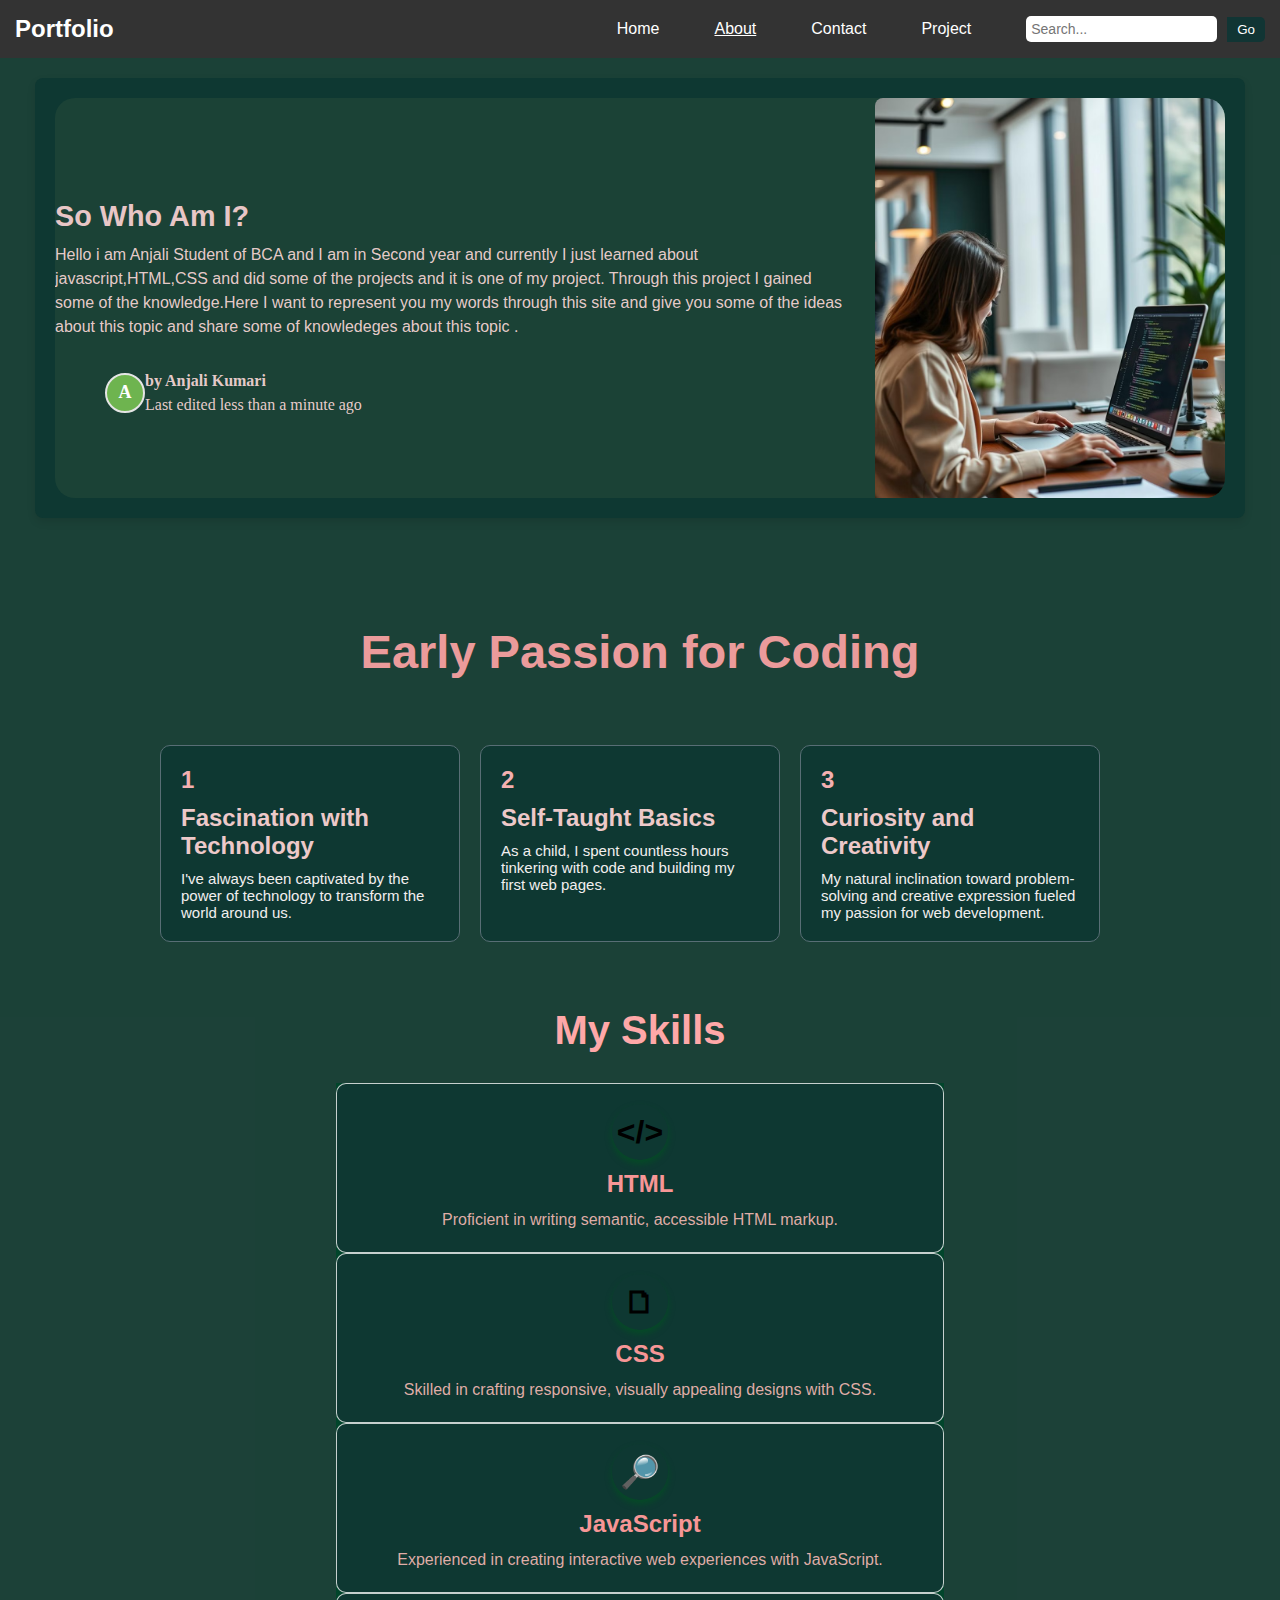
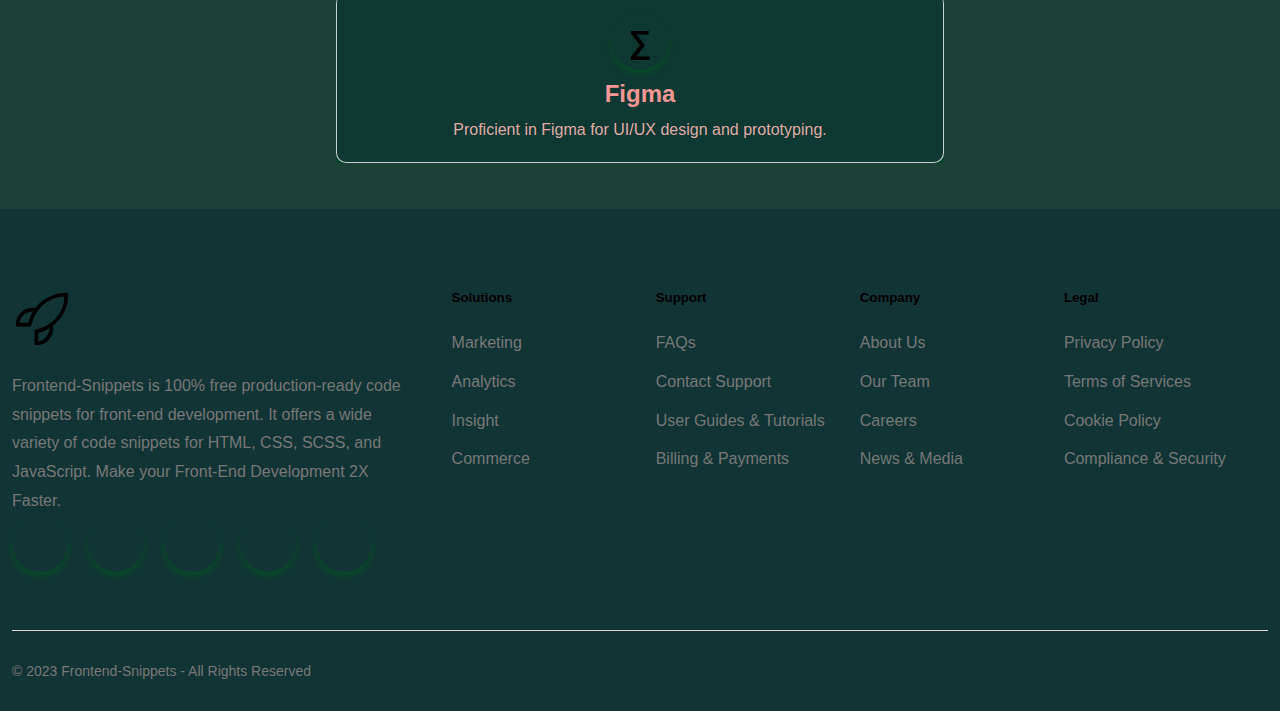
==== about.html @ 4fff47b9 "Add initial files" ====
<!DOCTYPE html>
<html lang="en">
<head>
    <meta charset="UTF-8">
    <meta name="viewport" content="width=device-width, initial-scale=1.0">
    <title>Document</title>
    <link rel="stylesheet" href="about style.css">
    <link rel="stylesheet" href="https://cdnjs.cloudflare.com/ajax/libs/font-awesome/6.6.0/css/all.min.css" integrity="sha512-Kc323vGBEqzTmouAECnVceyQqyqdsSiqLQISBL29aUW4U/M7pSPA/gEUZQqv1cwx4OnYxTxve5UMg5GT6L4JJg==" crossorigin="anonymous" referrerpolicy="no-referrer" />
    <link rel="stylesheet" href="https://cdnjs.cloudflare.com/ajax/libs/font-awesome/4.7.0/css/font-awesome.min.css">
</head>
<style>
         
.about{
  text-decoration: underline !important;
  
  color: rgb(83, 84, 84);
  font-size: 20px;
}
</style>
<body>


    <nav class="navbar">
        <div class="heading">
            <a>Portfolio</a>
        </div>

        <!-- Hamburger Icon -->
        <div class="hamburger-menu" onclick="toggleMenu()">
            ☰
        </div>

        <!-- Navigation Links -->
        <ul class="nav-links">
            <li><a class="home" href="index.html">Home</a></li>
            <li><a class="about" href="about.html">About</a></li>
            <li><a class="contact" href="contact.html">Contact</a></li>
            <li><a class="project" href="project.html">Project</a></li>
            <div class="search-bar">
                <input type="search" id="search-input" placeholder="Search...">
                <button id="go-button">Go</button>
            </div>
        </ul>

        <!-- Search Bar -->
        
    </nav>



    
    <div id="project-div">
        <div id="inner-project">
            <div class="content">
                <img src="Project/image.png" alt="Project Image">
                <div class="text-content">
                    <h1>So Who Am I?</h1>
                    <p>
                        Hello i am Anjali Student of BCA and I  am in Second year and currently I just learned about javascript,HTML,CSS and did some of the projects 
                         and it is one of my project. Through this project I gained some of the knowledge.Here I want to represent you  my words through this site and give you some of the ideas about this topic and share some of 
                         knowledeges about this topic .

                    </p>
                    <div class="author-section">
                        <div class="author-avatar">
                            <span>A</span>
                        </div>
                        <div class="author-details">
                            <p class="author-name">by Anjali Kumari</p>
                            <p class="last-edited">Last edited less than a minute ago</p>
                        </div>
                    </div>
                </div>
                
            </div>
        </div>
        <div class="passion-container">
            <h1 id="passion-h1">Early Passion for Coding</h1>
            <div class="content-wrapper">
                <!-- Content Section -->
                <div class="card-container">
                    <div class="card">
                        <div class="card-number">1</div>
                        <h2>Fascination with Technology</h2>
                        <p>I've always been captivated by the power of technology to transform the world around us.</p>
                    </div>
                    <div class="card">
                        <div class="card-number">2</div>
                        <h2>Self-Taught Basics</h2>
                        <p>As a child, I spent countless hours tinkering with code and building my first web pages.</p>
                    </div>
                    <div class="card">
                        <div class="card-number">3</div>
                        <h2>Curiosity and Creativity</h2>
                        <p>My natural inclination toward problem-solving and creative expression fueled my passion for web development.</p>
                    </div>
                </div>
                <!-- Image Section -->
                <div class="image-container">
                    <img src="Project/unnamed.webp" alt="Another Project Image">
                </div>
                
            </div>
        </div>

        


        <section class="skills-section">
            <h1>My Skills</h1>
            <div class="skills-container">
                <div class="skill-card">
                    <span class="icon">&lt;/&gt;</span>
                    <h2>HTML</h2>
                    <p>Proficient in writing semantic, accessible HTML markup.</p>
                </div>
                <div class="skill-card">
                    <span class="icon">&#128459;</span>
                    <h2>CSS</h2>
                    <p>Skilled in crafting responsive, visually appealing designs with CSS.</p>
                </div>
                <div class="skill-card">
                    <span class="icon">&#128270;</span>
                    <h2>JavaScript</h2>
                    <p>Experienced in creating interactive web experiences with JavaScript.</p>
                </div>
                <div class="skill-card">
                    <span class="icon">&#8721;</span>
                    <h2>Figma</h2>
                    <p>Proficient in Figma for UI/UX design and prototyping.</p>
                </div>
            </div>
        </section>

        
    </div>
    

  





<div id="footer-placeholder"></div>
<script src="footer.js"></script>
    <script src="script.js"></script>


</body>
</html>
---- about style.css ----
/* CSS */

@import url('https://fonts.googleapis.com/css2?family=Poppins:wght@400;500;600&display=swap');

body{
    font-family: 'Poppins', sans-serif;
    margin:0;
    padding:0;
    background-color:#113534;

}
#project-div {
    display: flex;
    justify-content: center;
    align-items: center;
    padding: 20px;
    background-color: #214639b5;
}

#inner-project {
    max-width: 900px;
    width: 100%;
    background-color: #0e3832;
    box-shadow: 0 4px 8px rgba(0, 0, 0, 0.1);
    border-radius: 8px;
    overflow: hidden;
    padding: 20px;
}

.content {
    
    height:400px;
    color:rgb(250, 201, 201);
    display: flex;
    background-color:#0e3832 ;
    align-items: center;
    gap: 20px; 
    flex-wrap: wrap; 
}

.content img {
    width: 350px; 
    height: auto;
    border-radius: 8px;
    object-fit: cover;
}

.text-content {
    flex: 1;
}

.text-content h1 {
    margin: 0 0 10px;
    font-size: 1.8rem;
    color: #e8c6c6;
}

.text-content p {
    font-size: 1rem;
    line-height: 1.5;
    color: #f8d7d7ee;
}





.navbar {
    display: flex;
    align-items: center;
    justify-content: space-between;
    padding: 10px 20px;
    background-color: #333;
    color: white;
}

.navbar .Heading a {
    color: white;
    text-decoration: none;
    font-size: 24px;
    font-weight: bold;
}

.nav-links {
    list-style: none;
    display: flex;
    gap: 20px;
    margin: 0;
    padding: 0;
}

.nav-links li a {
    color: white;
    text-decoration: none;
    font-size: 16px;
}

.nav-links li a:hover {
    color: #f0a500;
}


.search-bar {
    display: flex;
    align-items: center;
    gap: 10px;
}

.search-bar input {
    padding: 5px;
    font-size: 14px;
    border: 1px solid #ddd;
    border-radius: 4px;
}

.search-bar button {
     padding: 6px 10px;
    border: none;
    background-color: #f0a500;
    color: white;
    cursor: pointer;
    border-radius: 4px;
}

.search-bar button:hover {
    background-color: #e08e00;
}






#project-div {
    display: flex;
    justify-content: center;
    align-items: center;
    flex-direction: column; 
    gap: 20px; 
    padding: 20px;
    background-color: #214639b5;
}

#inner-project {
    max-width: 1210px;
    width: 100%;
    background-color: #0e3832;
    box-shadow: 0 4px 8px rgba(0, 0, 0, 0.1);
    border-radius: 8px;
    overflow: hidden;
    padding: 20px;
}

.content {
    display: flex;
    align-items: center;
    gap: 20px;
    flex-wrap: wrap;
    color: rgb(250, 201, 201);
    background-color: #214639b5;
    position: relative;
    overflow: hidden;
}

/* Reverse layout for odd items */
#inner-project:nth-child(odd) .content {
    flex-direction: row-reverse;
    border-radius: 20px;
}

/* Normal layout for even items */
#inner-project:nth-child(even) .content {
    flex-direction: row; 
}

.content img {
    width: 350px; 
    height: auto;
    border-radius: 8px;
    object-fit: cover; 
}

.text-content {
    flex: 1; 
    opacity: 0; 
    transform: translateY(50px); 
    transition: opacity 0.8s ease, transform 0.6s ease; 
}

/* Trigger animation when in viewport */
.text-content.visible {
    opacity: 1; 
    transform: translateY(0); 
}

.text-content h1 {
    margin: 0 0 10px;
    font-size: 1.8rem;
    color: #e8c6c6;
}

.text-content p {
    font-size: 1rem;
    line-height: 1.5;
    color: #f8d7d7ee;
}

/* Responsive design */
@media (max-width: 768px) {
    .content {
        flex-direction: column; 
        align-items: center;
        text-align: center;
    }

    .content img {
        width: 100%;
        max-width: 0px;
    }
}








/* Container styles */
.passion-container {
    color:#eb9b9b;
    font-family: Arial, sans-serif;
    text-align: center;
    padding: 20px;
}

.content-wrapper {
    display: flex;
    flex-wrap: wrap;
    justify-content: center;
    gap: 20px;
}

.card-container {
    display: flex;
    gap: 20px;
}
/* General Styles */
.card {
    background-color: #0e3832;
    border: 1px solid #586e75;
    border-radius: 10px;
    width: 300px;
    padding: 20px;
    text-align: left;
    position: relative;
    overflow: hidden;
    transform: translateY(50px);
    opacity: 0;
    transition: transform 0.5s ease, opacity 0.5s ease;
}

/* Animation when the card becomes visible */
.card.visible {
    transform: translateY(0);
    opacity: 1;
}


.card:hover {
    transform: translateY(-10px) scale(1.05);
    box-shadow: 0 8px 12px rgba(0, 0, 0, 0.2);
}

.card-number {
    font-size: 24px;
    font-weight: bold;
    color: #f4b0b0;
   
    margin-bottom: 10px;
}

.card h2 {
    font-size: 24px;
    color: #edc9c9;
    margin-bottom: 10px;
}

.card p {
    font-size: 15px;
    color: #f2efef;
}

/* Optional: Add styling for image-container */
.image-container img {
    display:none;
    max-width: 100%;
    height: auto;
    border-radius: 8px;
}


/* Responsive Design */
@media (max-width: 768px) {
    .passion-container {
        text-align: center;
        padding: 14px;
    }
    .content-wrapper {
        display: flex;
        justify-content: space-between;
        align-items: center;
        flex-wrap: wrap;
        background-color:#01452b;
    }
    .card-container {
        display: flex;
        flex-direction: column;
        gap: 20px;
        max-width: 50%;
        background-color:#01452b;
    }
    .card {
        background: #f4f4f4;
        padding: 20px;
        border-radius: 5px;
        text-align: center;
    }
    .card-number {
        font-size: 24px;
        font-weight: bold;
        color: #333;
    }
    .image-container {
        max-width: 40%;
    }
    .image-container img {
        width: 100%;
        height: auto;
        border-radius: 5px;
    }
    .card.visible {
        transform: translateY(0);
        opacity: 1;
        background-color: #0e3832;
        width: 200%;
        margin-right: 80px;
    }
  
}




.skills-section {
    padding: 26px;
    text-align: center;
}

.skills-section h1 {
    color:#ffa8a8;
    font-size: 2.5rem;
    margin-bottom: 30px;
}

.skills-container {
    transform: translateY(0);
        opacity: 1;
        background-color: #01452b;
        width: 100%;
        margin-right: 80px;
}
.skill-card h2{
    color:#f79696
}
.skill-card {
    background-color: #0e3832;
    border: 1px solid #f1f4f3cf;
    border-radius: 10px;
    padding: 20px;
    text-align: center;
    transition: transform 0.3s, box-shadow 0.3s;
}

.skill-card:hover {
    transform: translateY(-10px);
    box-shadow: 0 10px 15px rgba(0, 0, 0, 0.3);
}

.icon {
    font-size: 2rem;
    font-weight: bold;
    color: #ffdbd8e2;
    display: block;
    margin-bottom: 10px;
}

.skill-card h2 {
    font-size: 1.5rem;
    margin-bottom: 10px;
}

.skill-card p {
    font-size: 1rem;
    line-height: 1.5;
    color: #fdbfb9e1;
}








/* Assuming the text content section is a container class like .text-content */
.text-content {
    
    margin-bottom: 20px; 
}

/* Style for the author section */
.author-section {
    display: flex;
    width:80%;
    align-items: center;
     
    padding: 10px 20px;
    border-radius: 8px;
    font-family: 'Georgia', serif; 
    color: #ffffff;
    margin-top: 20px; 
}

.author-avatar {
    display: flex;
    justify-content: center;
    align-items: center;
    width: 40px;
    height: 40px;
    background-color: #6eb44f; 
    color: white;
    font-weight: bold;
    font-size: 18px;
    border-radius: 50%; 
    margin-left: 30px; 
    border: 2px solid #e5e5e5; 
}

.author-details {
    display: flex;
    flex-direction: column;
}

.author-name {
    font-size: 1rem;
    font-weight: bold;
    margin: 0;
}

.last-edited {
    font-size: 0.85rem;
    color: #d5d5d5; 
    margin: 0;
}








.footer-5-column {
    padding-top: 3rem;
    margin-top: 2rem;
  }
  .footer-5-column p {
    color: #777777;
  }
  .footer-5-column .footer-container {
    max-width: 1320px;
    width: 100%;
    margin-right: auto;
    margin-left: auto;
    padding-left: 12px;
    padding-right: 12px;
    box-sizing: border-box;
  }
  .footer-5-column .footer-container .footer-navbar-container {
    display: flex;
    align-items: flex-start;
    flex-wrap: wrap;
    margin-bottom: 3rem;
    margin-right: auto;
    margin-left: auto;
  }
  
  .footer-5-column
    .footer-container
    .footer-navbar-container
    .footer-company-details {
    width: 35%;
    max-width: 100%;
    flex: 0 0 auto;
    padding-right: 2rem;
    line-height: 1.428;
  }
  .footer-5-column
    .footer-container
    .footer-navbar-container
    .footer-company-details
    .footer-logo {
    width: 60px;
  }
  .footer-5-column
    .footer-container
    .footer-navbar-container
    .footer-company-details
    .footer-logo
    img {
    max-width: 100%;
    height: auto;
  }
  .footer-5-column
    .footer-container
    .footer-navbar-container
    .footer-company-details
    .footer-logo
    svg {
    width: 100%;
    height: auto;
  }
  .footer-5-column
    .footer-container
    .footer-navbar-container
    .footer-company-details
    .footer-content {
    margin-top: 1rem;
    font-size: 16px;
    line-height: 1.8;
    padding-right: 1rem;
  }
  .footer-5-column
    .footer-container
    .footer-navbar-container
    .footer-company-details
    .footer-icons {
    margin-top: 1.5rem;
  }
  .footer-5-column
    .footer-container
    .footer-navbar-container
    .footer-company-details
    .footer-icons
    ul {
    display: flex;
    padding: 0;
    margin: 0;
    list-style-type: none;
  }
  .footer-5-column
    .footer-container
    .footer-navbar-container
    .footer-company-details
    .footer-icons
    ul
    li {
    list-style: none;
    display: flex;
    flex-direction: row;
    margin-right: 14px;
  }
  .footer-5-column
    .footer-container
    .footer-navbar-container
    .footer-company-details
    .footer-icons
    ul
    li
    a {
    width: 30px;
    padding: 6px;
  }
  .footer-5-column .footer-navbar {
    display: flex;
    flex-wrap: wrap;
    flex-direction: row;
    align-items: flex-start;
    flex-grow: 1;
    line-height: 1.428;
  }
  
  .footer-5-column .footer-navbar > .footer-navbar-col {
    width: 25%;
    flex: 0 0 auto;
  }
  .footer-5-column .footer-navbar .footer-navbar-col h5 {
    margin-bottom: 1.5rem;
    color: #000;
    overflow-wrap: break-word;
    padding: 0 0.5rem 0 0;
  }
  .footer-5-column .footer-navbar .footer-navbar-col ul {
    padding: 0 0.5rem 0 0;
    margin: 0;
  }
  .footer-5-column .footer-navbar .footer-navbar-col ul li {
    list-style: none;
  }
  .footer-5-column .footer-navbar .footer-navbar-col ul li:not(:last-child) {
    margin-bottom: 1rem;
  }
  .footer-5-column .footer-navbar .footer-navbar-col ul li a {
    font-size: 16px;
    text-decoration: none;
    color: #777777;
    overflow-wrap: break-word;
  }
  .footer-5-column .footer-navbar .footer-navbar-col ul li a:hover {
    color: #000;
  }
  
  .footer-5-column .footer-copyright {
    padding: 2rem 0;
    border-top: 1px solid rgb(219, 215, 215);
  }
  .footer-5-column .footer-copyright p {
    font-size: 14px;
    margin-bottom: 0;
  }
  
  @media all and (max-width: 1140px) {
    .footer-5-column .footer-container .footer-navbar-container,
    .footer-5-column .footer-navbar {
      row-gap: 3rem;
    }
    .footer-5-column
      .footer-container
      .footer-navbar-container
      .footer-company-details,
    .footer-5-column .footer-container .footer-navbar-container .footer-navbar {
      padding: 0;
      width: 100%;
    }
  }
  @media all and (max-width: 992px) {
    .footer-5-column .footer-navbar .footer-navbar-col {
      width: 50%;
    }
  }
  @media all and (max-width: 576px) {
    .footer-5-column .footer-navbar .footer-navbar-col {
      /* width: 100%; */
    }
  }


  .footer-5-column {
    padding-top: 3rem;
    margin-top: 2rem;
    p {
        color: #777777;
    }
    .footer-container {
        max-width: 1320px;
        width: 100%;
        margin-right: auto;
        margin-left: auto;
        padding-left: 12px;
        padding-right: 12px;
        box-sizing: border-box;
        .footer-navbar-container {
            display: flex;
            align-items: flex-start;
            flex-wrap: wrap;
            margin-bottom: 3rem;
            margin-right: auto;
            margin-left: auto;
            .footer-company-details {
                width: 35%;
                max-width: 100%;
                flex: 0 0 auto;
                padding-right: 2rem;
                line-height: 1.428;
                .footer-logo {
                    width: 60px;
                    img {
                        max-width: 100%;
                        height: auto;
                    }
                    svg {
                        width: 100%;
                        height: auto;
                    }
                }
                .footer-content {
                    margin-top: 1rem;
                    font-size: 16px;
                    line-height: 1.8;
                    padding-right: 1rem;
                }
                .footer-icons {
                    margin-top: 1.5rem;
                    ul {
                        display: flex;
                        padding: 0;
                        margin: 0;
                        list-style-type: none;
                        li {
                            list-style: none;
                            display: flex;
                            flex-direction: row;
                            margin-right: 14px;
                            a {
                                width: 30px;
                                padding: 6px;
                                color: white;
                            }
                        }
                    }
                }
            }
        }
    }
    .footer-navbar {
        display: flex;
        flex-wrap: wrap;
        flex-direction: row;
        align-items: flex-start;
        flex-grow: 1;
        line-height: 1.428;
        > .footer-navbar-col {
            width: 25%;
            flex: 0 0 auto;
        }
        .footer-navbar-col {
            h5 {
                margin-bottom: 1.5rem;
                color: #000;
                overflow-wrap: break-word;
                padding: 0 0.5rem 0 0;
            }
            ul {
                padding: 0 0.5rem 0 0;
                margin: 0;
                li {
                    list-style: none;
                    &:not(:last-child) {
                        margin-bottom: 1rem;
                    }
                    a {
                        font-size: 16px;
                        text-decoration: none;
                        color: #777777;
                        overflow-wrap: break-word;
                        &:hover {
                            color: #000;
                        }
                    }
                }
            }
        }
    }
    .footer-copyright {
        padding: 2rem 0;
        border-top: 1px solid rgb(219, 215, 215);
        p {
            font-size: 14px;
            margin-bottom: 0;
        }
    }
}

@media all and (max-width: 1140px) {
    .footer-5-column {
        .footer-container {
            .footer-navbar-container {
                row-gap: 3rem;
                .footer-company-details {
                    padding: 0;
                    width: 100%;
                }
                .footer-navbar {
                    padding: 0;
                    width: 100%;
                }
            }
        }
        .footer-navbar {
            row-gap: 3rem;
        }
    }
}
@media all and (max-width: 992px) {
    .footer-5-column {
        .footer-navbar {
            .footer-navbar-col {
                width: 50%;
                
            }
        }
    }
}


/* Hero Section (Background Image) */

.navbar {
    display: flex;
    justify-content: space-between;
    align-items: center;
    background-color: #2b2d2e; 
    padding: 15px 10px;
    position: fixed; 
    top: 0;
    height:4%;
    bottom:0;
    width: 100%;
    z-index: 1000; 
}

/* Logo */
.navbar .heading a {
    font-size: 1.5rem;
    color: white;
    text-decoration: none;
    font-weight: bold;
    
}

/* Navigation Links */
.nav-links {
    display: flex;
    gap: 15px;
    list-style: none;
}

.nav-links li a {
    text-decoration: none;
    color: white;
    font-size: 1rem;
    padding: 5px 10px;
    transition: color 0.3s ease;
}

.nav-links li a:hover {
    color: #054b26;
}

/* Search Bar */
.search-bar {
    display: flex;
    align-items: center;
}

.search-bar input {
    padding: 5px 10px;
    border: 1px solid #bdc3c7;
    border-radius: 5px 0 0 5px;
    outline: none;
}

.search-bar button {
    padding: 5px 15px;
    border: none;
    background-color: #01452b;
    color: white;
    border-radius: 0 5px 5px 0;
    cursor: pointer;
    transition: background-color 0.3s ease;
}

.search-bar button:hover {
    background-color: #055f42;
}

/* Hamburger Menu */
.hamburger-menu {
    font-size: 1.8rem;
    color: white;
    display: none;
    cursor: pointer;
}

/* Background Image */
.hero-section {
    width: 100%;
    height: 100vh;
    overflow: hidden;
    position: relative;
}

.hero-section img {
    width: 100%;
    height: 100%;
    object-fit: cover;
}
* {
    margin: 0;
    padding: 0;
    box-sizing: border-box;
}
body {
    font-family: Arial, sans-serif;
}
.navbar {
    display: flex;
    justify-content: space-between;
    align-items: center;
    padding: 15px;
    background: #333;
    color: white;
    position: relative;
}
.heading a {
    text-decoration: none;
    color: white;
    font-size: 24px;
    font-weight: bold;
}
.hamburger-menu {
    display: none;
    font-size: 24px;
    cursor: pointer;
}
.nav-links {
    list-style: none;
    display: flex;
    align-items: center;
}
.nav-links li {
    margin: 0 10px;
}
.nav-links a {
    text-decoration: none;
    color: white;
    font-size: 18px;
}
.search-bar {
    display: flex;
    align-items: center;
    margin-left: 20px;
}
.search-bar input {
    padding: 5px;
    border-radius: 5px;
    border: none;
}
.search-bar button {
    padding: 5px 10px;
    border: none;
    background: #113534;
    cursor: pointer;
}
@media (max-width: 768px) {
    .hamburger-menu {
        display: block;
    }
    .nav-links {
        display: none;
        flex-direction: column;
        width: 100%;
        position: absolute;
        top: 60px;
        left: 0;
        background: #333;
        text-align: center;
        padding: 10px 0;
    }
    .nav-links.active {
        display: flex;
    }
    .nav-links li {
        margin: 10px 0;
    }
    .search-bar {
        margin-left: 0;
        justify-content: center;
    }

}


@media(max-width:1024px){
    .card-container {
        display: flex
    ;
        gap: 20px;
        width:80%;
    }
    .passion-container {
        color: #eb9b9b;
        font-family: Arial, sans-serif;
        text-align: center;
        padding: 1px;
        width: 100%;
    }
}

@media(max-width:425px){
    #inner-project {
        max-width: 900px;
        width: 100%;
        background-color: #0e3832;
        box-shadow: 0 4px 8px rgba(0, 0, 0, 0.1);
        border-radius: 8px;
        overflow: hidden;
        padding: 20px;
    }
}



#passion-h1{
    
width: 100%;
    
height: 100%;
    
padding: 66px;
font-size: 47px;
}

.wrapper {
    display: flex;
    gap: 20px;
}

.icon {
    position: relative;
    display: inline-flex;
    align-items: center;
    justify-content: center;
    width: 56px;
    height: 56px;
    border-radius: 50%;
    box-shadow: 0 4px 6px #054b26;
    cursor: pointer;
    transition: background 0.3s;
    text-decoration: none;
    color: black;
}
.icon .tooltip {
    position: absolute;
    bottom: 70px;
    font-family: 'Poppins';
    background-color: #333;
    color: #fff;
    padding: 6px 10px;
    border-radius: 36px;
    white-space: nowrap;
    display: none;
}

.icon:hover .tooltip {
    display: block;
}

.icon:hover i,
.icon.active i {
    color: #fff;
}

/* Colors for each social icon */
.facebook:hover,
.facebook.active {
    background-color: #3b5998;
}

.twitter:hover,
.twitter.active {
    background-color: #1DA1F2;
}

.instagram:hover,
.instagram.active {
    background-color: #E1306C;
}

.github:hover,
.github.active {
    background-color: #333;
}

.youtube:hover,
.youtube.active {
    background-color: #FF0000;
}
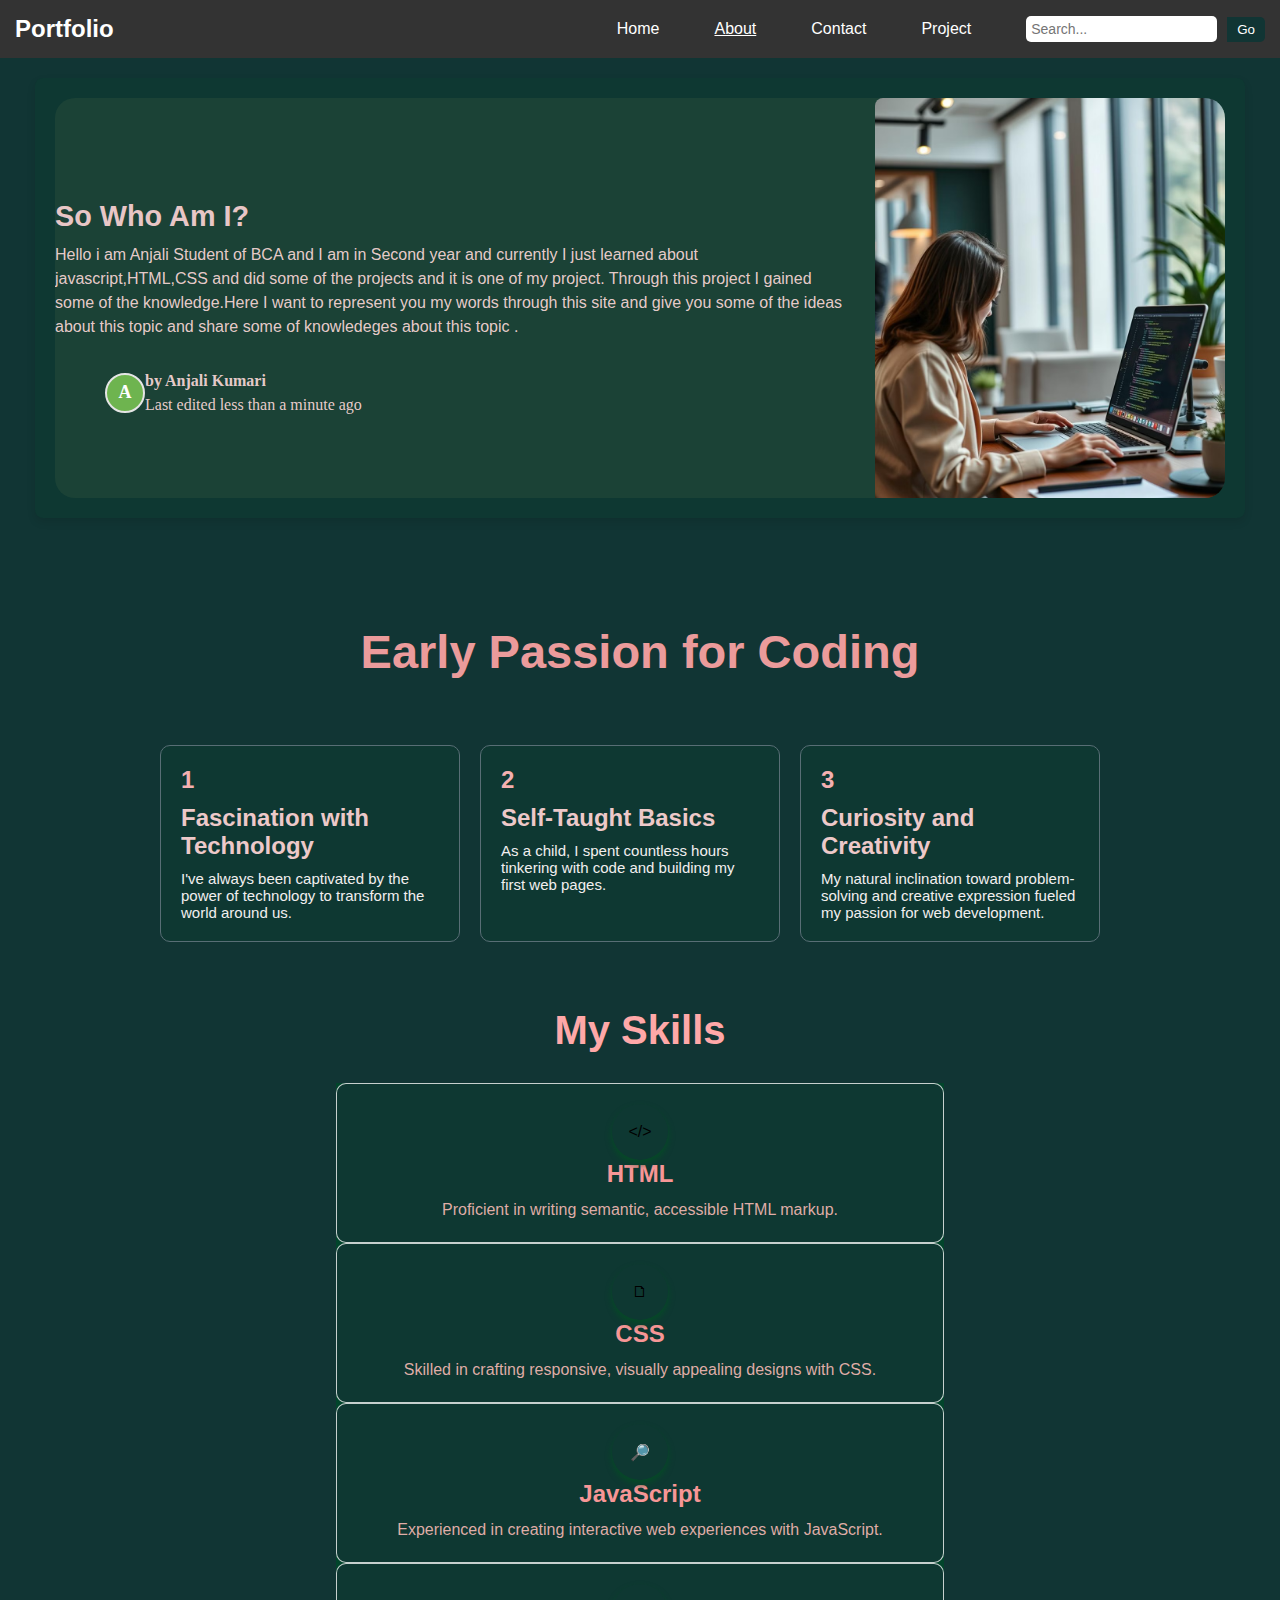
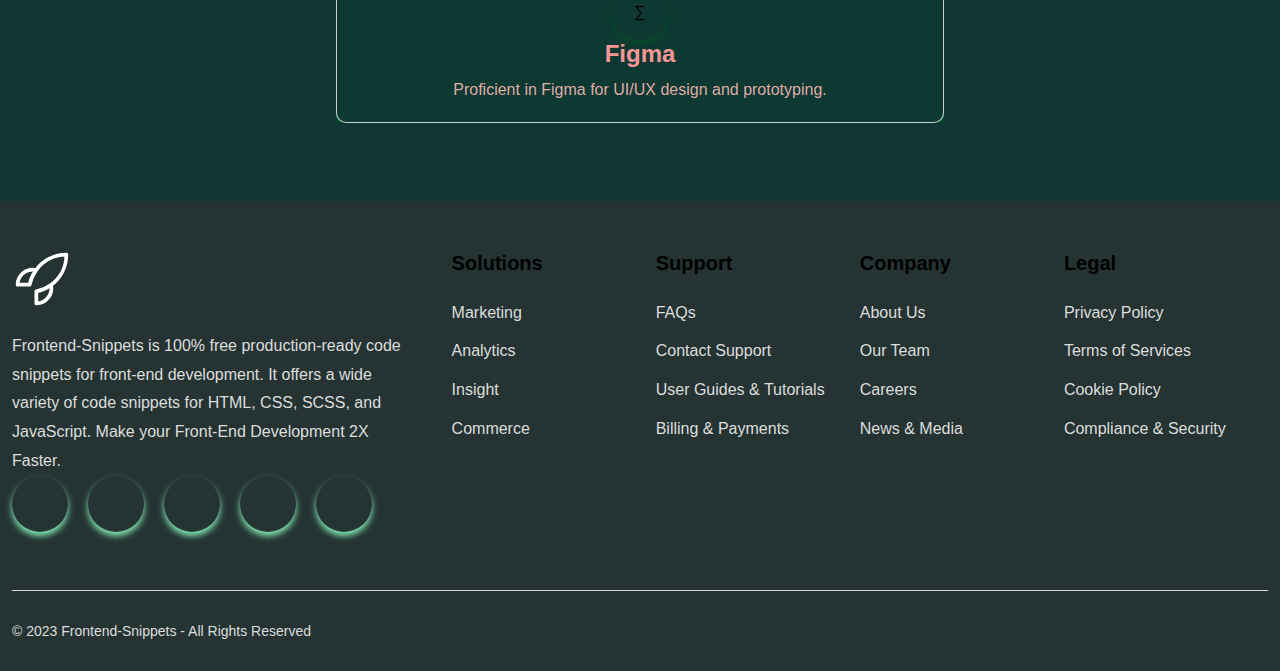
==== commit d553688b: "add new" ====
--- a/about.html
+++ b/about.html
@@ -110,22 +110,22 @@
             <h1>My Skills</h1>
             <div class="skills-container">
                 <div class="skill-card">
-                    <span class="icon">&lt;/&gt;</span>
+                    <span class="icons">&lt;/&gt;</span>
                     <h2>HTML</h2>
                     <p>Proficient in writing semantic, accessible HTML markup.</p>
                 </div>
                 <div class="skill-card">
-                    <span class="icon">&#128459;</span>
+                    <span class="icons">&#128459;</span>
                     <h2>CSS</h2>
                     <p>Skilled in crafting responsive, visually appealing designs with CSS.</p>
                 </div>
                 <div class="skill-card">
-                    <span class="icon">&#128270;</span>
+                    <span class="icons">&#128270;</span>
                     <h2>JavaScript</h2>
                     <p>Experienced in creating interactive web experiences with JavaScript.</p>
                 </div>
                 <div class="skill-card">
-                    <span class="icon">&#8721;</span>
+                    <span class="icons">&#8721;</span>
                     <h2>Figma</h2>
                     <p>Proficient in Figma for UI/UX design and prototyping.</p>
                 </div>
--- a/about style.css
+++ b/about style.css
@@ -138,7 +138,7 @@
     flex-direction: column; 
     gap: 20px; 
     padding: 20px;
-    background-color: #214639b5;
+    background-color: #113534;
 }
 
 #inner-project {
@@ -661,6 +661,7 @@
     margin-top: 2rem;
     p {
         color: #777777;
+        color: #ddd;
     }
     .footer-container {
         max-width: 1320px;
@@ -692,6 +693,7 @@
                     svg {
                         width: 100%;
                         height: auto;
+                        color: white;
                     }
                 }
                 .footer-content {
@@ -740,6 +742,7 @@
                 color: #000;
                 overflow-wrap: break-word;
                 padding: 0 0.5rem 0 0;
+                font-size:20px;
             }
             ul {
                 padding: 0 0.5rem 0 0;
@@ -752,7 +755,7 @@
                     a {
                         font-size: 16px;
                         text-decoration: none;
-                        color: #777777;
+                        color: #ddd;
                         overflow-wrap: break-word;
                         &:hover {
                             color: #000;
@@ -774,6 +777,7 @@
 
 @media all and (max-width: 1140px) {
     .footer-5-column {
+        background-color:#33333394;
         .footer-container {
             .footer-navbar-container {
                 row-gap: 3rem;
@@ -1027,7 +1031,7 @@
     gap: 20px;
 }
 
-.icon {
+.icons {
     position: relative;
     display: inline-flex;
     align-items: center;
@@ -1036,6 +1040,21 @@
     height: 56px;
     border-radius: 50%;
     box-shadow: 0 4px 6px #054b26;
+    cursor: pointer;
+    transition: background 0.3s;
+    text-decoration: none;
+    color: black;
+}
+
+.icon {
+    position: relative;
+    display: inline-flex;
+    align-items: center;
+    justify-content: center;
+    width: 56px;
+    height: 56px;
+    border-radius: 50%;
+    box-shadow: 0 4px 6px #85ecb5;
     cursor: pointer;
     transition: background 0.3s;
     text-decoration: none;
@@ -1089,5 +1108,42 @@
 }
 
 
-
-
+.fa-youtube:before {
+    content: "\f167";
+    color: white;
+}
+
+.fa-github:before {
+    content: "\f09b";
+    color: white;
+}
+
+.fa-linkedin-in:before {
+    content: "\f0e1";
+    color:white;
+}
+
+
+.fa-twitter:before {
+    content: "\f099";
+    color:white;
+}
+
+
+.fa-facebook-f:before, .fa-facebook:before {
+    content: "\f09a";
+    color:white;
+}
+
+.icon-youtube{
+    background-color:#01452b;
+}
+
+
+
+
+
+
+.footer-5-column{
+    background-color: #33333394;
+}